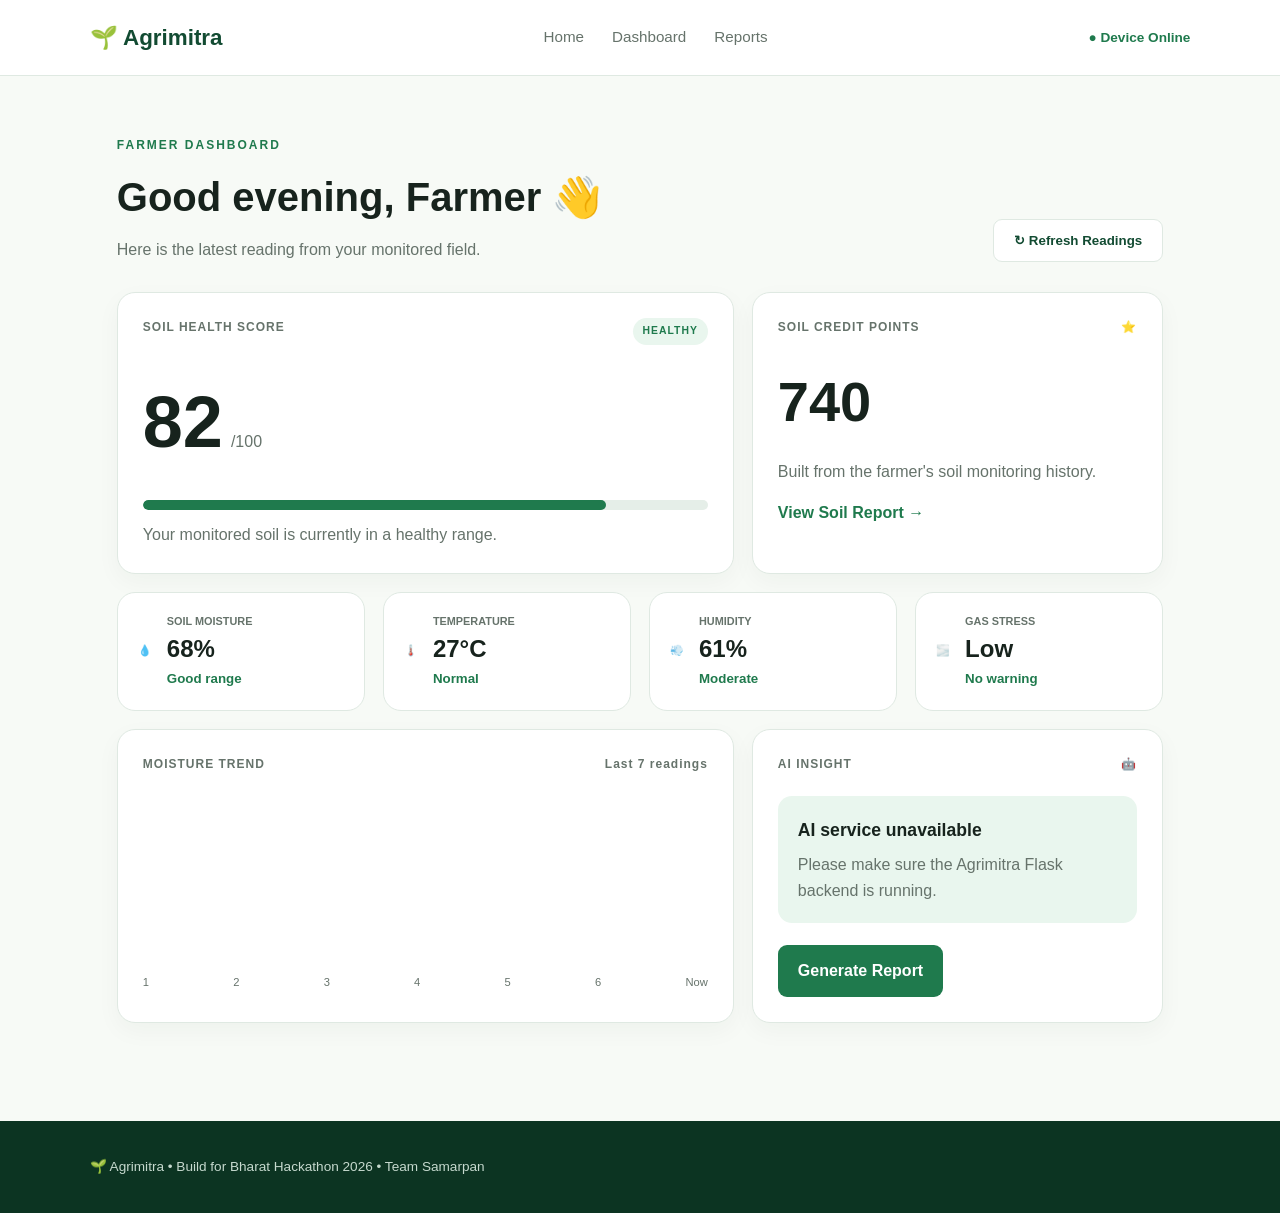
==== frontend/dashboard.html @ f11b8617 "Initial Agrimitra project" ====
<!DOCTYPE html>
<html lang="en">

<head>

    <meta charset="UTF-8">

    <meta name="viewport"
          content="width=device-width, initial-scale=1.0">

    <title>
        Agrimitra | Soil Dashboard
    </title>

    <link rel="stylesheet"
          href="style.css">

    <link rel="stylesheet"
          href="dashboard.css">

</head>


<body>


<header class="navbar">

    <a href="index.html"
       class="brand">

        🌱 Agrimitra

    </a>


    <nav>

        <a href="index.html">
            Home
        </a>

        <a href="dashboard.html">
            Dashboard
        </a>

        <a href="reports.html">
            Reports
        </a>

    </nav>


    <div class="status-pill">

        ● Device Online

    </div>

</header>



<main class="dashboard">


    <!-- DASHBOARD HEADER -->

    <div class="dashboard-head">

        <div>

            <span class="eyebrow">
                FARMER DASHBOARD
            </span>

            <h1>
                Good evening, Farmer 👋
            </h1>

            <p>
                Here is the latest reading
                from your monitored field.
            </p>

        </div>


        <button
            class="secondary-btn"
            id="refreshBtn">

            ↻ Refresh Readings

        </button>

    </div>



    <!-- SCORE + CREDIT -->

    <section class="dashboard-grid">


        <div class="panel">

            <div class="panel-title">

                <span>
                    SOIL HEALTH SCORE
                </span>

                <span
                    class="badge"
                    id="scoreLabel">

                    HEALTHY

                </span>

            </div>


            <div class="big-score">

                <strong id="score">
                    82
                </strong>

                <span>
                    /100
                </span>

            </div>


            <div class="progress">

                <span
                    id="scoreBar"
                    style="width:82%">

                </span>

            </div>


            <p id="scoreMessage">

                Your monitored soil is currently
                in a healthy range.

            </p>

        </div>



        <div class="panel">

            <div class="panel-title">

                <span>
                    SOIL CREDIT POINTS
                </span>

                <span>
                    ⭐
                </span>

            </div>


            <div class="credit-number">
                740
            </div>


            <p>
                Built from the farmer's
                soil monitoring history.
            </p>


            <a href="reports.html"
               class="text-link">

                View Soil Report →

            </a>

        </div>

    </section>



    <!-- SENSOR CARDS -->

    <section class="sensor-grid">


        <div class="sensor-card">

            <span class="sensor-icon">
                💧
            </span>

            <div>

                <span>
                    SOIL MOISTURE
                </span>

                <strong id="moisture">
                    68%
                </strong>

                <small id="moistureState">
                    Good range
                </small>

            </div>

        </div>



        <div class="sensor-card">

            <span class="sensor-icon">
                🌡️
            </span>

            <div>

                <span>
                    TEMPERATURE
                </span>

                <strong id="temperature">
                    27°C
                </strong>

                <small id="tempState">
                    Normal
                </small>

            </div>

        </div>



        <div class="sensor-card">

            <span class="sensor-icon">
                💨
            </span>

            <div>

                <span>
                    HUMIDITY
                </span>

                <strong id="humidity">
                    61%
                </strong>

                <small>
                    Moderate
                </small>

            </div>

        </div>



        <div class="sensor-card">

            <span class="sensor-icon">
                🌫️
            </span>

            <div>

                <span>
                    GAS STRESS
                </span>

                <strong id="gas">
                    Low
                </strong>

                <small id="gasState">
                    No warning
                </small>

            </div>

        </div>

    </section>



    <!-- LOWER SECTION -->

    <section class="dashboard-grid">


        <!-- CHART -->

        <div class="panel">

            <div class="panel-title">

                <span>
                    MOISTURE TREND
                </span>

                <span>
                    Last 7 readings
                </span>

            </div>


            <div
                class="chart"
                id="chart">

            </div>


            <div class="chart-labels">

                <span>1</span>
                <span>2</span>
                <span>3</span>
                <span>4</span>
                <span>5</span>
                <span>6</span>
                <span>Now</span>

            </div>

        </div>



        <!-- AI INSIGHT -->

        <div class="panel">

            <div class="panel-title">

                <span>
                    AI INSIGHT
                </span>

                <span>
                    🤖
                </span>

            </div>


            <div class="insight">

                <strong id="insightTitle">

                    Maintain current irrigation

                </strong>


                <p id="insightText">

                    Moisture is in a good range.
                    Continue monitoring before
                    making the next irrigation decision.

                </p>

            </div>


            <a href="reports.html"
               class="primary-btn">

                Generate Report

            </a>

        </div>

    </section>

</main>



<footer>

    <p>
        🌱 Agrimitra • Build for Bharat Hackathon 2026
        • Team Samarpan
    </p>

</footer>

<script src="data.js"></script>

<script src="dashboard.js"></script>

</body>

</html>
---- frontend/style.css ----
* {
    margin: 0;
    padding: 0;
    box-sizing: border-box;
}

:root {

    --green: #1f7a4d;
    --dark-green: #124b32;

    --light-green: #e9f6ee;

    --background: #f7faf6;

    --white: #ffffff;

    --text: #17231d;

    --muted: #66736b;

    --border: #dfe9e2;
}


body {

    font-family: Arial, sans-serif;

    background: var(--background);

    color: var(--text);

    line-height: 1.6;
}


a {
    text-decoration: none;
    color: inherit;
}


/* ================= NAVBAR ================= */

.navbar {

    height: 76px;

    display: flex;

    align-items: center;

    justify-content: space-between;

    padding: 0 7%;

    background: white;

    border-bottom: 1px solid var(--border);

    position: sticky;

    top: 0;

    z-index: 100;
}


.brand {

    font-size: 1.4rem;

    font-weight: 800;

    color: var(--dark-green);
}


.navbar nav {

    display: flex;

    align-items: center;

    gap: 28px;

    color: var(--muted);

    font-size: 0.95rem;
}


.navbar nav a:hover {

    color: var(--green);
}


.nav-btn {

    background: var(--green);

    color: white !important;

    padding: 10px 17px;

    border-radius: 8px;
}


/* ================= BUTTONS ================= */

.primary-btn {

    display: inline-block;

    background: var(--green);

    color: white;

    padding: 13px 20px;

    border-radius: 9px;

    font-weight: bold;
}


.primary-btn:hover {

    background: var(--dark-green);
}


.secondary-btn {

    display: inline-block;

    background: white;

    border: 1px solid var(--border);

    padding: 13px 20px;

    border-radius: 9px;

    font-weight: bold;

    color: var(--dark-green);
}


/* ================= HERO ================= */

.hero {

    max-width: 1200px;

    margin: auto;

    padding: 90px 6%;

    display: grid;

    grid-template-columns: 1.1fr 0.9fr;

    gap: 70px;

    align-items: center;
}


.eyebrow {

    font-size: 0.75rem;

    letter-spacing: 2px;

    color: var(--green);

    font-weight: 800;
}


.hero h1 {

    font-size: 4.8rem;

    line-height: 1.05;

    margin: 20px 0;

    letter-spacing: -3px;
}


.hero h1 span {

    color: var(--green);
}


.hero-content > p {

    max-width: 620px;

    color: var(--muted);

    font-size: 1.05rem;
}


.hero-buttons {

    display: flex;

    gap: 12px;

    margin-top: 30px;
}


.hero-stats {

    display: flex;

    gap: 40px;

    margin-top: 40px;
}


.hero-stats div {

    display: flex;

    flex-direction: column;
}


.hero-stats strong {

    font-size: 1.3rem;
}


.hero-stats span {

    color: var(--muted);

    font-size: 0.8rem;
}


/* ================= HERO CARD ================= */

.hero-card {

    background: white;

    border: 1px solid var(--border);

    border-radius: 25px;

    padding: 30px;

    box-shadow: 0 20px 50px rgba(20, 55, 36, 0.08);
}


.card-header {

    display: flex;

    justify-content: space-between;

    font-size: 0.75rem;

    font-weight: bold;

    color: var(--muted);
}


.live {

    color: var(--green);
}


.score-circle {

    width: 220px;

    height: 220px;

    border-radius: 50%;

    margin: 30px auto;

    display: grid;

    place-items: center;

    background:
        conic-gradient(
            var(--green) 0 82%,
            #e5eee8 82% 100%
        );

    position: relative;
}


.score-circle::after {

    content: "";

    position: absolute;

    width: 178px;

    height: 178px;

    background: white;

    border-radius: 50%;
}


.score-circle div {

    position: relative;

    z-index: 2;
}


.score-circle strong {

    font-size: 4rem;
}


.score-circle span {

    color: var(--muted);
}


.healthy {

    text-align: center;

    color: var(--green);

    font-weight: bold;
}


/* ================= MINI GRID ================= */

.mini-grid {

    display: grid;

    grid-template-columns: 1fr 1fr;

    gap: 10px;

    margin-top: 25px;
}


.mini-grid div {

    background: var(--background);

    padding: 14px;

    border-radius: 10px;

    display: flex;

    flex-direction: column;
}


.mini-grid span {

    font-size: 0.75rem;

    color: var(--muted);
}


/* ================= PROBLEM ================= */

.problem {

    max-width: 1200px;

    margin: auto;

    padding: 80px 6%;

    display: grid;

    grid-template-columns: 1fr 1fr;

    gap: 70px;

    border-top: 1px solid var(--border);

    border-bottom: 1px solid var(--border);
}


.problem h2 {

    font-size: 2.5rem;

    line-height: 1.15;

    margin-top: 12px;
}


.problem p {

    color: var(--muted);

    font-size: 1.05rem;
}


/* ================= GENERAL SECTION ================= */

.section {

    max-width: 1200px;

    margin: auto;

    padding: 80px 6%;
}


.section-heading {

    max-width: 700px;

    margin-bottom: 40px;
}


.section-heading h2 {

    font-size: 2.7rem;

    line-height: 1.15;

    margin: 12px 0;
}


.section-heading p {

    color: var(--muted);
}


/* ================= FEATURES ================= */

.feature-grid {

    display: grid;

    grid-template-columns: repeat(3, 1fr);

    gap: 18px;
}


.feature-card {

    background: white;

    border: 1px solid var(--border);

    padding: 27px;

    border-radius: 17px;

    transition: 0.2s;
}


.feature-card:hover {

    transform: translateY(-5px);

    box-shadow: 0 15px 35px rgba(20, 55, 36, 0.08);
}


.feature-icon {

    font-size: 1.8rem;

    margin-bottom: 15px;
}


.feature-card h3 {

    margin-bottom: 8px;
}


.feature-card p {

    color: var(--muted);

    font-size: 0.92rem;
}


/* ================= HOW IT WORKS ================= */

.dark-section {

    background: var(--dark-green);

    color: white;

    padding: 80px 7%;
}


.dark-heading {

    max-width: 1200px;

    margin: auto auto 40px;
}


.dark-heading .eyebrow {

    color: #9ce2b8;
}


.steps {

    max-width: 1200px;

    margin: auto;

    display: grid;

    grid-template-columns: repeat(4, 1fr);

    gap: 25px;
}


.step {

    border-top: 1px solid rgba(255,255,255,0.3);

    padding-top: 20px;
}


.step > span {

    color: #9ce2b8;

    font-weight: bold;
}


.step h3 {

    font-size: 1.4rem;

    margin: 15px 0 8px;
}


.step p {

    color: #c8ddd1;
}


/* ================= CTA ================= */

.cta {

    max-width: 1200px;

    margin: auto;

    padding: 80px 6%;

    display: flex;

    align-items: center;

    justify-content: space-between;
}


.cta h2 {

    font-size: 2.5rem;

    margin-top: 8px;
}


/* ================= FOOTER ================= */

footer {

    background: #0c3422;

    color: #c6d9ce;

    padding: 35px 7%;

    display: flex;

    justify-content: space-between;

    font-size: 0.85rem;
}


footer strong {

    color: white;

    font-size: 1.1rem;
}


/* ================= RESPONSIVE ================= */

@media (max-width: 850px) {

    .navbar nav {

        display: none;
    }

    .hero {

        grid-template-columns: 1fr;
    }

    .problem {

        grid-template-columns: 1fr;
    }

    .feature-grid {

        grid-template-columns: 1fr 1fr;
    }

    .steps {

        grid-template-columns: 1fr 1fr;
    }
}


@media (max-width: 550px) {

    .hero h1 {

        font-size: 3.2rem;
    }

    .feature-grid {

        grid-template-columns: 1fr;
    }

    .steps {

        grid-template-columns: 1fr;
    }

    .hero-buttons {

        flex-direction: column;
    }

    .hero-stats {

        flex-wrap: wrap;
    }

    .cta {

        flex-direction: column;

        align-items: flex-start;

        gap: 25px;
    }

    footer {

        flex-direction: column;

        gap: 20px;
    }
}
---- frontend/dashboard.css ----
.dashboard {

    max-width: 1200px;

    margin: auto;

    padding: 55px 6% 80px;
}


.dashboard-head {

    display: flex;

    justify-content: space-between;

    align-items: flex-end;

    margin-bottom: 30px;
}


.dashboard-head h1 {

    font-size: 2.5rem;

    margin: 8px 0;
}


.dashboard-head p {

    color: var(--muted);
}


.status-pill {

    color: var(--green);

    font-size: 0.85rem;

    font-weight: bold;
}


.dashboard-grid {

    display: grid;

    grid-template-columns: 1.5fr 1fr;

    gap: 18px;

    margin-bottom: 18px;
}


.panel {

    background: white;

    border: 1px solid var(--border);

    border-radius: 18px;

    padding: 25px;

    box-shadow: 0 8px 25px rgba(20,55,36,0.04);
}


.panel-title {

    display: flex;

    justify-content: space-between;

    color: var(--muted);

    font-size: 0.75rem;

    font-weight: bold;

    letter-spacing: 1px;
}


.badge {

    background: var(--light-green);

    color: var(--green);

    padding: 5px 10px;

    border-radius: 20px;

    font-size: 0.65rem;
}


.big-score {

    display: flex;

    align-items: baseline;

    gap: 8px;

    margin: 20px 0;
}


.big-score strong {

    font-size: 4.5rem;
}


.big-score span {

    color: var(--muted);
}


.progress {

    height: 10px;

    background: #e5eee8;

    border-radius: 20px;

    overflow: hidden;
}


.progress span {

    display: block;

    height: 100%;

    background: var(--green);

    border-radius: 20px;
}


.panel > p {

    color: var(--muted);

    margin-top: 12px;
}


.credit-number {

    font-size: 3.5rem;

    font-weight: bold;

    color: var(--green-dark);

    margin: 20px 0 5px;
}


.text-link {

    display: inline-block;

    color: var(--green);

    font-weight: bold;

    margin-top: 15px;
}


/* SENSOR CARDS */

.sensor-grid {

    display: grid;

    grid-template-columns:
        repeat(4, 1fr);

    gap: 18px;

    margin-bottom: 18px;
}


.sensor-card {

    background: white;

    border: 1px solid var(--border);

    border-radius: 18px;

    padding: 20px;

    display: flex;

    gap: 15px;

    align-items: center;
}


.sensor-icon {

    font-size: 1.8rem;
}


.sensor-card div {

    display: flex;

    flex-direction: column;
}


.sensor-card span {

    color: var(--muted);

    font-size: 0.68rem;

    font-weight: bold;
}


.sensor-card strong {

    font-size: 1.5rem;
}


.sensor-card small {

    color: var(--green);

    font-weight: bold;
}


/* CHART */

.chart {

    height: 200px;

    display: flex;

    align-items: flex-end;

    gap: 12px;

    padding-top: 25px;
}


.bar {

    flex: 1;

    background: var(--green);

    border-radius: 7px 7px 2px 2px;

    min-width: 10px;
}


.chart-labels {

    display: flex;

    justify-content: space-between;

    color: var(--muted);

    font-size: 0.7rem;
}


/* AI INSIGHT */

.insight {

    background: var(--light-green);

    padding: 20px;

    border-radius: 14px;

    margin: 22px 0;
}


.insight strong {

    font-size: 1.1rem;
}


.insight p {

    color: var(--muted);

    margin-top: 8px;
}


/* RESPONSIVE */

@media(max-width:850px) {

    .dashboard-grid {

        grid-template-columns: 1fr;
    }

    .sensor-grid {

        grid-template-columns: 1fr 1fr;
    }

    .dashboard-head {

        flex-direction: column;

        align-items: flex-start;

        gap: 20px;
    }
}


@media(max-width:550px) {

    .sensor-grid {

        grid-template-columns: 1fr;
    }

    .big-score strong {

        font-size: 3.5rem;
    }
}
/* ===================================
   REPORT PAGE
=================================== */

.report-card {

    background: white;

    border: 1px solid var(--border);

    border-radius: 18px;

    padding: 38px;

    box-shadow:
        0 15px 40px rgba(20,55,36,0.07);
}


.report-header {

    display: flex;

    justify-content: space-between;

    padding-bottom: 25px;

    border-bottom: 1px solid var(--border);
}


.report-header h2 {

    margin-bottom: 5px;
}


.report-header p {

    color: var(--muted);
}


.report-header div:last-child {

    display: flex;

    flex-direction: column;

    text-align: right;
}


.report-header span {

    font-size: 0.7rem;

    color: var(--muted);
}


.report-summary {

    display: grid;

    grid-template-columns: 1fr 1fr;

    gap: 15px;

    margin: 25px 0;
}


.report-summary > div {

    background: var(--background);

    padding: 25px;

    border-radius: 14px;
}


.report-summary span {

    display: block;

    font-size: 0.7rem;

    color: var(--muted);

    font-weight: bold;
}


.report-summary strong {

    display: block;

    font-size: 2.6rem;

    color: var(--dark-green);

    margin: 7px 0;
}


.report-summary small {

    color: var(--muted);
}


.report-summary b {

    color: var(--green);

    font-size: 0.7rem;
}


.report-table {

    border: 1px solid var(--border);

    border-radius: 12px;

    overflow: hidden;
}


.report-table div {

    display: grid;

    grid-template-columns:
        1.5fr 1fr 1fr;

    padding: 15px 18px;

    border-bottom: 1px solid var(--border);
}


.report-table div:last-child {

    border-bottom: none;
}


.report-table em {

    color: var(--green);

    font-style: normal;
}


.recommendation {

    background: var(--light-green);

    padding: 20px;

    border-radius: 14px;

    margin-top: 25px;
}


.recommendation h3 {

    margin-bottom: 8px;
}


.recommendation p {

    color: var(--muted);
}


.report-note {

    margin-top: 25px;

    padding-top: 20px;

    border-top: 1px dashed var(--border);
}


.report-note p {

    color: var(--muted);

    margin-top: 5px;
}


/* PRINT */

@media print {

    .navbar,
    footer,
    button {

        display: none;
    }

    .dashboard {

        padding: 0;
    }

    .report-card {

        box-shadow: none;

        border: none;
    }
}
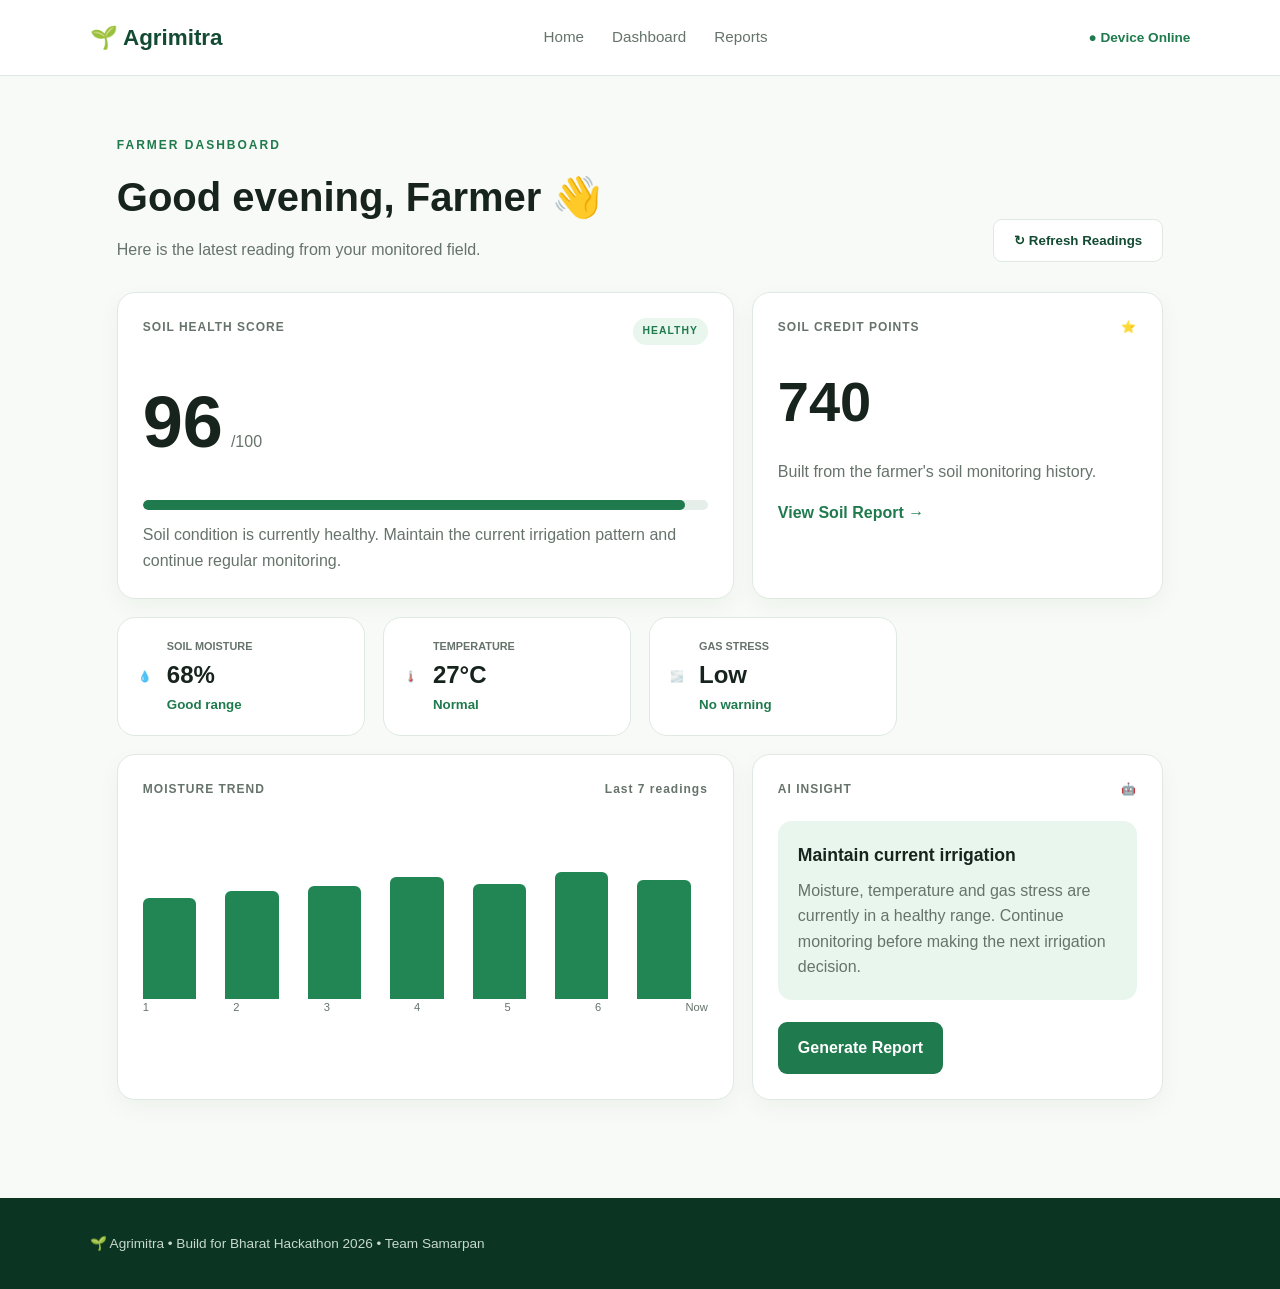
==== commit abcbfa14: "Fix dashboard readings AI insights and soil health score" ====
--- a/frontend/dashboard.html
+++ b/frontend/dashboard.html
@@ -64,7 +64,9 @@
 <main class="dashboard">
 
 
-    <!-- DASHBOARD HEADER -->
+    <!-- ========================================
+         DASHBOARD HEADER
+    ========================================= -->
 
     <div class="dashboard-head">
 
@@ -88,7 +90,8 @@
 
         <button
             class="secondary-btn"
-            id="refreshBtn">
+            id="refreshBtn"
+            type="button">
 
             ↻ Refresh Readings
 
@@ -98,10 +101,16 @@
 
 
 
-    <!-- SCORE + CREDIT -->
+    <!-- ========================================
+         SCORE + CREDIT
+    ========================================= -->
 
     <section class="dashboard-grid">
 
+
+        <!-- ====================================
+             SOIL HEALTH SCORE
+        ===================================== -->
 
         <div class="panel">
 
@@ -115,7 +124,7 @@
                     class="badge"
                     id="scoreLabel">
 
-                    HEALTHY
+                    ---
 
                 </span>
 
@@ -125,7 +134,7 @@
             <div class="big-score">
 
                 <strong id="score">
-                    82
+                    --
                 </strong>
 
                 <span>
@@ -139,7 +148,7 @@
 
                 <span
                     id="scoreBar"
-                    style="width:82%">
+                    style="width:0%">
 
                 </span>
 
@@ -148,8 +157,7 @@
 
             <p id="scoreMessage">
 
-                Your monitored soil is currently
-                in a healthy range.
+                Waiting for latest soil reading...
 
             </p>
 
@@ -157,6 +165,10 @@
 
 
 
+        <!-- ====================================
+             SOIL CREDIT POINTS
+        ===================================== -->
+
         <div class="panel">
 
             <div class="panel-title">
@@ -172,8 +184,12 @@
             </div>
 
 
-            <div class="credit-number">
+            <div
+                class="credit-number"
+                id="creditPoints">
+
                 740
+
             </div>
 
 
@@ -196,10 +212,18 @@
 
 
 
-    <!-- SENSOR CARDS -->
+    <!-- ========================================
+         SENSOR CARDS
+         
+         HUMIDITY REMOVED
+    ========================================= -->
 
     <section class="sensor-grid">
 
+
+        <!-- ====================================
+             SOIL MOISTURE
+        ===================================== -->
 
         <div class="sensor-card">
 
@@ -214,11 +238,11 @@
                 </span>
 
                 <strong id="moisture">
-                    68%
+                    --
                 </strong>
 
                 <small id="moistureState">
-                    Good range
+                    Waiting for reading
                 </small>
 
             </div>
@@ -226,6 +250,10 @@
         </div>
 
 
+
+        <!-- ====================================
+             TEMPERATURE
+        ===================================== -->
 
         <div class="sensor-card">
 
@@ -240,11 +268,11 @@
                 </span>
 
                 <strong id="temperature">
-                    27°C
+                    --
                 </strong>
 
                 <small id="tempState">
-                    Normal
+                    Waiting for reading
                 </small>
 
             </div>
@@ -253,31 +281,9 @@
 
 
 
-        <div class="sensor-card">
-
-            <span class="sensor-icon">
-                💨
-            </span>
-
-            <div>
-
-                <span>
-                    HUMIDITY
-                </span>
-
-                <strong id="humidity">
-                    61%
-                </strong>
-
-                <small>
-                    Moderate
-                </small>
-
-            </div>
-
-        </div>
-
-
+        <!-- ====================================
+             GAS STRESS
+        ===================================== -->
 
         <div class="sensor-card">
 
@@ -292,27 +298,32 @@
                 </span>
 
                 <strong id="gas">
-                    Low
+                    --
                 </strong>
 
                 <small id="gasState">
-                    No warning
+                    Waiting for reading
                 </small>
 
             </div>
 
         </div>
 
+
     </section>
 
 
 
-    <!-- LOWER SECTION -->
+    <!-- ========================================
+         LOWER SECTION
+    ========================================= -->
 
     <section class="dashboard-grid">
 
 
-        <!-- CHART -->
+        <!-- ====================================
+             MOISTURE TREND
+        ===================================== -->
 
         <div class="panel">
 
@@ -352,7 +363,9 @@
 
 
 
-        <!-- AI INSIGHT -->
+        <!-- ====================================
+             AI INSIGHT
+        ===================================== -->
 
         <div class="panel">
 
@@ -373,16 +386,16 @@
 
                 <strong id="insightTitle">
 
-                    Maintain current irrigation
+                    Waiting for soil analysis...
 
                 </strong>
 
 
                 <p id="insightText">
 
-                    Moisture is in a good range.
-                    Continue monitoring before
-                    making the next irrigation decision.
+                    Refresh the readings to
+                    generate the latest AI
+                    soil health insight.
 
                 </p>
 
@@ -413,10 +426,17 @@
 
 </footer>
 
+
+
+<!-- ========================================
+     JAVASCRIPT
+========================================= -->
+
 <script src="data.js"></script>
 
 <script src="dashboard.js"></script>
 
+
 </body>
 
 </html>
